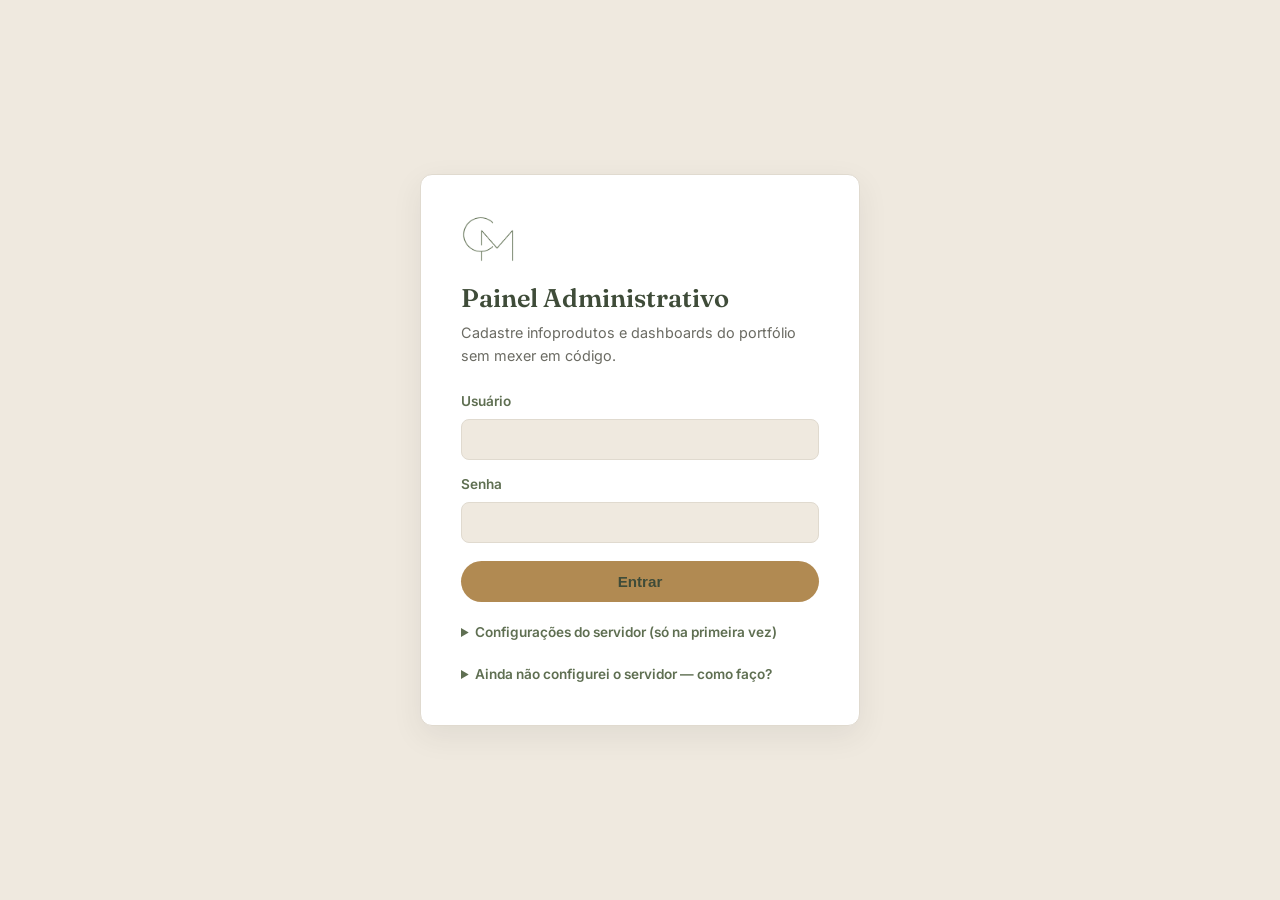
==== admin/index.html @ e3b3aed6 "Adiciona servidor (Cloudflare Worker) para autenticar o painel admin Substitui o esquema anterior (t" ====
<!DOCTYPE html>
<html lang="pt-BR">
<head>
<meta charset="UTF-8">
<meta name="viewport" content="width=device-width, initial-scale=1.0">
<meta name="robots" content="noindex, nofollow">
<title>Painel Administrativo | CM Soluções Financeiras</title>
<link rel="preconnect" href="https://fonts.googleapis.com">
<link rel="preconnect" href="https://fonts.gstatic.com" crossorigin>
<link href="https://fonts.googleapis.com/css2?family=Fraunces:ital,opsz,wght@0,9..144,500;0,9..144,600;0,9..144,700&family=Inter:wght@400;500;600&display=swap" rel="stylesheet">
<link rel="stylesheet" href="../assets/css/style.css">
<link rel="stylesheet" href="admin.css">
</head>
<body class="admin-body">

<!-- LOGIN -->
<div class="admin-login" id="loginScreen">
  <div class="admin-login-box">
    <img src="../assets/img/logo-cm.png" alt="CM Soluções Financeiras" class="admin-logo">
    <h1>Painel Administrativo</h1>
    <p class="admin-sub">Cadastre infoprodutos e dashboards do portfólio sem mexer em código.</p>

    <form id="loginForm">
      <label for="userInput">Usuário</label>
      <input type="text" id="userInput" autocomplete="username" required>

      <label for="passInput">Senha</label>
      <input type="password" id="passInput" autocomplete="current-password" required>

      <button type="submit" class="btn btn-primary btn-block" id="btnEntrar">Entrar</button>
      <p class="admin-feedback" id="loginFeedback" role="status"></p>

      <details class="admin-config">
        <summary>Configurações do servidor (só na primeira vez)</summary>
        <label for="apiUrlInput">Endereço do servidor (Cloudflare Worker)</label>
        <input type="text" id="apiUrlInput" placeholder="https://cm-admin-api.SEUUSUARIO.workers.dev">
      </details>
    </form>

    <details class="admin-help">
      <summary>Ainda não configurei o servidor — como faço?</summary>
      <p>
        O usuário e senha agora são verificados por um pequeno servidor (Cloudflare
        Worker), que guarda essas credenciais e o token do GitHub de forma segura —
        nenhum dos dois fica exposto no código do site. Siga o passo a passo em
        <code>admin/README-servidor.md</code> no repositório para publicar o servidor
        (leva uns 10 minutos, é gratuito) e depois cole o endereço dele aqui em cima.
      </p>
    </details>
  </div>
</div>

<!-- PAINEL -->
<div class="admin-painel" id="painel" hidden>
  <header class="admin-header">
    <div class="admin-header-inner">
      <img src="../assets/img/logo-cm.png" alt="CM" class="admin-logo-sm">
      <h1>Painel Administrativo</h1>
      <button class="btn btn-outline btn-sm" id="btnSair">Sair</button>
    </div>
  </header>

  <nav class="admin-tabs">
    <button class="admin-tab active" data-tab="infoprodutos">Infoprodutos</button>
    <button class="admin-tab" data-tab="dashboards">Dashboards (Portfólio)</button>
  </nav>

  <main class="admin-main">

    <!-- TAB INFOPRODUTOS -->
    <section class="admin-tab-panel" id="tab-infoprodutos">
      <div class="admin-toolbar">
        <button class="btn btn-primary" id="btnNovoInfoproduto">+ Novo infoproduto</button>
        <div class="admin-toolbar-actions">
          <span class="admin-dirty" id="dirtyInfoprodutos" hidden>Alterações não salvas</span>
          <button class="btn btn-ghost btn-sm" id="btnRecarregarInfoprodutos">Recarregar</button>
          <button class="btn btn-primary btn-sm" id="btnSalvarInfoprodutos">Salvar alterações</button>
        </div>
      </div>
      <p class="admin-feedback" id="feedbackInfoprodutos" role="status"></p>
      <div class="admin-lista" id="listaInfoprodutos">
        <p class="loading-placeholder">Carregando...</p>
      </div>
    </section>

    <!-- TAB DASHBOARDS -->
    <section class="admin-tab-panel" id="tab-dashboards" hidden>
      <div class="admin-toolbar">
        <button class="btn btn-primary" id="btnNovoDashboard">+ Novo dashboard</button>
        <div class="admin-toolbar-actions">
          <span class="admin-dirty" id="dirtyDashboards" hidden>Alterações não salvas</span>
          <button class="btn btn-ghost btn-sm" id="btnRecarregarDashboards">Recarregar</button>
          <button class="btn btn-primary btn-sm" id="btnSalvarDashboards">Salvar alterações</button>
        </div>
      </div>
      <p class="admin-feedback" id="feedbackDashboards" role="status"></p>
      <div class="admin-lista" id="listaDashboards">
        <p class="loading-placeholder">Carregando...</p>
      </div>
    </section>

  </main>
</div>

<!-- MODAL: FORM INFOPRODUTO -->
<div class="admin-modal" id="modalInfoproduto" hidden>
  <div class="admin-modal-box">
    <h2 id="modalInfoprodutoTitulo">Novo infoproduto</h2>
    <form id="formInfoproduto">
      <label for="ipNome">Nome *</label>
      <input type="text" id="ipNome" required placeholder="Ex: E-book Guia de Organização Financeira">

      <label for="ipDescricao">Descrição *</label>
      <textarea id="ipDescricao" rows="3" required placeholder="Descrição curta que aparece no card"></textarea>

      <label for="ipIcone">Ícone (emoji)</label>
      <input type="text" id="ipIcone" placeholder="📘" maxlength="4">

      <label for="ipTipo">Tipo *</label>
      <select id="ipTipo" required>
        <option value="gratis">Grátis (download direto no site)</option>
        <option value="hotmart">Pago (checkout na Hotmart)</option>
      </select>

      <div id="campoPreco">
        <label for="ipPreco">Preço exibido *</label>
        <input type="text" id="ipPreco" placeholder="Ex: R$ 47">
      </div>

      <label for="ipLink" id="labelIpLink">Link de checkout na Hotmart *</label>
      <input type="text" id="ipLink" required placeholder="https://pay.hotmart.com/XXXXXXX">
      <p class="admin-field-hint" id="hintIpLink">
        Para itens grátis, use o caminho de um arquivo já existente em
        <code>assets/downloads/</code> (ex: <code>assets/downloads/minha-planilha.csv</code>).
        Para adicionar um arquivo novo, peça para subirmos ele no repositório.
      </p>

      <label class="checkbox-label">
        <input type="checkbox" id="ipAtivo" checked>
        Produto ativo (visível no site)
      </label>

      <div class="admin-modal-actions">
        <button type="button" class="btn btn-outline" id="btnCancelarInfoproduto">Cancelar</button>
        <button type="submit" class="btn btn-primary">Salvar item</button>
      </div>
    </form>
  </div>
</div>

<!-- MODAL: FORM DASHBOARD -->
<div class="admin-modal" id="modalDashboard" hidden>
  <div class="admin-modal-box">
    <h2 id="modalDashboardTitulo">Novo dashboard</h2>
    <form id="formDashboard">
      <label for="dbTitulo">Título *</label>
      <input type="text" id="dbTitulo" required placeholder="Ex: Fluxo de Caixa">

      <label for="dbDescricao">Descrição *</label>
      <textarea id="dbDescricao" rows="3" required placeholder="Descrição curta que aparece no card"></textarea>

      <label for="dbPreview">Estilo do preview *</label>
      <select id="dbPreview" required>
        <option value="barras">Gráfico de barras + 2 indicadores</option>
        <option value="donut">Gráfico de rosca (donut) + legenda</option>
      </select>

      <div id="camposBarras">
        <label for="dbKpi1Valor">Indicador 1 — valor</label>
        <input type="text" id="dbKpi1Valor" placeholder="Ex: R$ 128k">
        <label for="dbKpi1Label">Indicador 1 — legenda</label>
        <input type="text" id="dbKpi1Label" placeholder="Ex: Receita">
        <label for="dbKpi2Valor">Indicador 2 — valor</label>
        <input type="text" id="dbKpi2Valor" placeholder="Ex: 32%">
        <label for="dbKpi2Label">Indicador 2 — legenda</label>
        <input type="text" id="dbKpi2Label" placeholder="Ex: Margem">
        <label for="dbBarras">Valores das barras (0 a 100, separados por vírgula)</label>
        <input type="text" id="dbBarras" placeholder="Ex: 35,55,45,70,60,85">
      </div>

      <div id="camposDonut">
        <label for="dbP1">Ponto de corte 1 (%)</label>
        <input type="number" id="dbP1" min="0" max="100" placeholder="Ex: 41">
        <label for="dbP2">Ponto de corte 2 (%)</label>
        <input type="number" id="dbP2" min="0" max="100" placeholder="Ex: 68">
        <label for="dbLegendas">Legendas (3, separadas por vírgula)</label>
        <input type="text" id="dbLegendas" placeholder="Ex: Fixos,Variáveis,Outros">
      </div>

      <label class="checkbox-label">
        <input type="checkbox" id="dbAtivo" checked>
        Dashboard ativo (visível no portfólio)
      </label>

      <div class="admin-modal-actions">
        <button type="button" class="btn btn-outline" id="btnCancelarDashboard">Cancelar</button>
        <button type="submit" class="btn btn-primary">Salvar item</button>
      </div>
    </form>
  </div>
</div>

<script src="admin.js"></script>
</body>
</html>
---- assets/css/style.css ----
:root {
  --color-olive: #5f6f52;
  --color-olive-dark: #3f4c39;
  --color-gold: #b18a52;
  --color-beige: #d8cfc4;
  --color-offwhite: #f8f6f1;
  --color-graphite: #2e2e2e;
  --color-bg: var(--color-offwhite);
  --color-bg-alt: #efe9df;
  --color-text: var(--color-graphite);
  --color-text-light: #6b6b63;
  --color-border: #e0dacf;
  --radius: 12px;
  --shadow: 0 10px 30px rgba(46, 46, 46, 0.08);
  --max-width: 1140px;
}

* { box-sizing: border-box; }

html { scroll-behavior: smooth; }

body {
  margin: 0;
  font-family: 'Inter', system-ui, sans-serif;
  color: var(--color-text);
  background: var(--color-bg);
  line-height: 1.6;
}

h1, h2, h3 {
  font-family: 'Fraunces', 'Inter', serif;
  font-weight: 600;
  color: var(--color-olive-dark);
  margin: 0 0 .5em;
  line-height: 1.2;
}

p { margin: 0 0 1em; }

a { color: inherit; }

img { max-width: 100%; display: block; }

.container {
  max-width: var(--max-width);
  margin: 0 auto;
  padding: 0 24px;
}

/* Buttons */
.btn {
  display: inline-block;
  padding: 12px 24px;
  border-radius: 999px;
  font-weight: 600;
  font-size: 0.95rem;
  text-decoration: none;
  border: 2px solid transparent;
  cursor: pointer;
  transition: transform .15s ease, box-shadow .15s ease, background .15s ease, color .15s ease;
}
.btn:hover { transform: translateY(-2px); }

.btn-primary {
  background: var(--color-gold);
  color: var(--color-olive-dark);
}
.btn-primary:hover { box-shadow: 0 8px 20px rgba(177,138,82,.35); }

.btn-outline {
  background: transparent;
  border-color: var(--color-olive);
  color: var(--color-olive);
}
.btn-outline:hover { background: var(--color-olive); color: #fff; }

.btn-ghost {
  background: var(--color-bg-alt);
  color: var(--color-olive);
}
.btn-ghost:hover { background: var(--color-olive); color: #fff; }

.btn-block { width: 100%; text-align: center; border: none; }

/* Header */
.site-header {
  position: sticky;
  top: 0;
  z-index: 100;
  background: rgba(248,246,241,0.92);
  backdrop-filter: blur(6px);
  border-bottom: 1px solid var(--color-border);
}

.header-inner {
  display: flex;
  align-items: center;
  justify-content: space-between;
  padding-top: 14px;
  padding-bottom: 14px;
  gap: 20px;
}

.logo {
  display: flex;
  align-items: center;
  gap: 14px;
  text-decoration: none;
  white-space: nowrap;
}
.logo-mark-img {
  height: 44px;
  width: auto;
}
.logo-divider {
  width: 1px;
  height: 32px;
  background: var(--color-gold);
  opacity: .6;
}
.logo-text {
  font-family: 'Inter', sans-serif;
  font-weight: 600;
  font-size: 0.72rem;
  letter-spacing: 1.5px;
  text-transform: uppercase;
  color: var(--color-olive-dark);
  line-height: 1.4;
}

.nav {
  display: flex;
  gap: 28px;
  flex: 1;
  justify-content: center;
}
.nav a {
  text-decoration: none;
  color: var(--color-text);
  font-weight: 500;
  font-size: 0.95rem;
}
.nav a:hover { color: var(--color-olive); }

.nav-cta { white-space: nowrap; }

.nav-toggle {
  display: none;
  flex-direction: column;
  justify-content: center;
  gap: 5px;
  width: 34px;
  height: 34px;
  background: none;
  border: none;
  cursor: pointer;
}
.nav-toggle span {
  display: block;
  height: 2px;
  background: var(--color-olive);
  border-radius: 2px;
}

/* Hero */
.hero {
  background: linear-gradient(135deg, var(--color-olive) 0%, var(--color-olive-dark) 100%);
  color: #fff;
  padding: 90px 0;
}

.hero-inner {
  display: grid;
  grid-template-columns: 1.2fr 0.9fr;
  gap: 50px;
  align-items: center;
}

.eyebrow, .section-eyebrow {
  text-transform: uppercase;
  letter-spacing: 1.5px;
  font-size: 0.8rem;
  font-weight: 600;
  color: var(--color-gold);
  margin-bottom: 12px;
}

.hero h1 {
  color: #fff;
  font-size: 2.4rem;
  margin-bottom: 20px;
}

.hero-sub {
  color: var(--color-beige);
  font-size: 1.05rem;
  max-width: 540px;
}

.hero-actions {
  display: flex;
  gap: 16px;
  margin-top: 30px;
  flex-wrap: wrap;
}

.hero .btn-outline {
  border-color: #fff;
  color: #fff;
}
.hero .btn-outline:hover { background: #fff; color: var(--color-olive); }

.hero-card {
  background: rgba(255,255,255,0.06);
  border: 1px solid rgba(255,255,255,0.15);
  border-radius: var(--radius);
  padding: 30px;
  display: flex;
  flex-direction: column;
  gap: 26px;
}

.hero-card-eyebrow {
  text-transform: uppercase;
  letter-spacing: 1.5px;
  font-size: 0.8rem;
  font-weight: 600;
  color: var(--color-gold);
  margin-bottom: 4px;
}
.hero-card-tags {
  list-style: none;
  margin: 0;
  padding: 0;
  display: flex;
  flex-wrap: wrap;
  gap: 10px;
}
.hero-card-tags li {
  font-size: 0.9rem;
  font-weight: 500;
  color: #fff;
  background: rgba(255,255,255,0.1);
  border: 1px solid rgba(255,255,255,0.25);
  border-radius: 999px;
  padding: 7px 16px;
}
.hero-card-note {
  border-top: 1px solid rgba(255,255,255,0.2);
  padding-top: 16px;
  color: var(--color-beige);
  font-size: 0.9rem;
  margin: 0;
}

/* Sections */
.section { padding: 90px 0; }
.section-alt { background: var(--color-bg-alt); }

.section-title { font-size: 2rem; }
.section-sub {
  color: var(--color-text-light);
  max-width: 620px;
  margin-bottom: 40px;
}

/* Callout */
.callout {
  background: var(--color-bg-alt);
  border-left: 3px solid var(--color-gold);
  border-radius: 8px;
  padding: 18px 24px;
  font-style: italic;
  font-weight: 600;
  color: var(--color-olive-dark);
  max-width: 720px;
  margin: 30px 0 0;
}

/* Sobre */
.sobre-grid { max-width: 780px; }
.sobre-texto { color: var(--color-text-light); }
.sobre-eyebrow {
  text-transform: uppercase;
  letter-spacing: 1.5px;
  font-size: 0.8rem;
  font-weight: 600;
  color: var(--color-gold);
  margin: 20px 0 6px;
}
.sobre-lista {
  margin: 20px 0 0;
  padding-left: 20px;
  color: var(--color-text);
}
.sobre-lista li { margin-bottom: 8px; }

.subtitulo {
  font-size: 1.4rem;
  margin-top: 60px;
}
.subtitulo-sm {
  font-size: 1.1rem;
  margin-top: 40px;
}

/* Etapas (jeito de trabalhar) */
.etapas {
  display: grid;
  grid-template-columns: repeat(5, 1fr);
  gap: 20px;
  margin-top: 20px;
  position: relative;
}
.etapa {
  background: #fff;
  border: 1px solid var(--color-border);
  border-radius: var(--radius);
  padding: 24px 18px;
  text-align: center;
}
.etapa-icone {
  width: 54px;
  height: 54px;
  margin: 0 auto 14px;
  border: 1.5px solid var(--color-olive);
  border-radius: 50%;
  display: flex;
  align-items: center;
  justify-content: center;
  font-size: 1.4rem;
}
.etapa h4 {
  font-family: 'Fraunces', serif;
  font-size: 1.15rem;
  color: var(--color-olive-dark);
  margin: 0 0 8px;
}
.etapa p {
  font-size: 0.85rem;
  color: var(--color-text-light);
  margin: 0;
}

/* Cards */
.cards-grid {
  display: grid;
  grid-template-columns: repeat(3, 1fr);
  gap: 24px;
  margin-top: 20px;
}

.card {
  position: relative;
  background: #fff;
  border: 1px solid var(--color-border);
  border-radius: var(--radius);
  padding: 30px;
  box-shadow: var(--shadow);
  display: flex;
  flex-direction: column;
}

.card-icon { font-size: 2rem; margin-bottom: 14px; }

.card h3 { font-size: 1.15rem; }

.card p {
  color: var(--color-text-light);
  font-size: 0.95rem;
  flex: 1;
}

.card-btn { margin-top: 14px; align-self: flex-start; }

.card-info { padding-top: 44px; }

.badge {
  position: absolute;
  top: 18px;
  right: 18px;
  font-size: 0.75rem;
  font-weight: 700;
  padding: 4px 12px;
  border-radius: 999px;
}
.badge-free { background: #e7ebe1; color: var(--color-olive-dark); }
.badge-paid { background: #f2e6d3; color: #8a6a35; }

.info-nota {
  margin-top: 30px;
  font-size: 0.85rem;
  color: var(--color-text-light);
}

.loading-placeholder {
  grid-column: 1 / -1;
  color: var(--color-text-light);
  font-style: italic;
  text-align: center;
  padding: 20px 0;
}

/* Path cards (Serviços) */
.path-grid {
  display: grid;
  grid-template-columns: 1fr 1fr;
  gap: 24px;
  margin-top: 20px;
}
.path-card {
  border-radius: var(--radius);
  padding: 32px;
}
.path-light {
  background: var(--color-bg-alt);
  border: 1px solid var(--color-border);
}
.path-light h3 { color: var(--color-olive-dark); }
.path-light p { color: var(--color-text-light); }

.path-dark {
  background: var(--color-graphite);
}
.path-dark h3 { color: #fff; }
.path-dark p { color: #c7c7c0; }

.path-lista {
  list-style: none;
  padding: 0;
  margin: 20px 0;
  display: flex;
  flex-direction: column;
  gap: 14px;
}
.path-lista li { display: flex; flex-direction: column; }
.path-light .path-lista strong { color: var(--color-olive-dark); }
.path-dark .path-lista strong { color: var(--color-gold); }
.path-lista span {
  font-size: 0.85rem;
  color: inherit;
  opacity: 0.85;
}

.path-nota {
  font-size: 0.85rem;
  font-style: italic;
  border-top: 1px solid rgba(0,0,0,0.1);
  padding-top: 14px;
  margin: 14px 0 0;
}
.path-dark .path-nota { border-top-color: rgba(255,255,255,0.15); color: var(--color-beige); }

.path-legenda {
  text-align: center;
  font-style: italic;
  color: var(--color-text-light);
  margin: 24px 0 0;
}

.servicos-grid { margin-top: 50px; }

.card-preco {
  font-family: 'Fraunces', serif;
  font-weight: 700;
  font-size: 1.2rem;
  color: var(--color-gold);
  margin: 6px 0 0 !important;
}

.diagnostico-banner {
  margin-top: 40px;
  background: var(--color-olive-dark);
  border-radius: var(--radius);
  padding: 36px;
  display: flex;
  align-items: center;
  justify-content: space-between;
  gap: 30px;
  flex-wrap: wrap;
}
.diagnostico-banner h3 { color: #fff; margin-bottom: 8px; }
.diagnostico-banner p { color: var(--color-beige); margin: 0; max-width: 480px; }

/* Portfólio */
.portfolio-grid {
  display: grid;
  grid-template-columns: repeat(4, 1fr);
  gap: 24px;
  margin-top: 20px;
}

.portfolio-card {
  background: #fff;
  border: 1px solid var(--color-border);
  border-radius: var(--radius);
  overflow: hidden;
  box-shadow: var(--shadow);
  display: flex;
  flex-direction: column;
}

.portfolio-preview {
  background: linear-gradient(160deg, var(--color-olive-dark) 0%, var(--color-olive) 100%);
  padding: 24px 20px;
  min-height: 150px;
  display: flex;
  flex-direction: column;
  justify-content: flex-end;
  gap: 14px;
}

.mini-kpis {
  display: flex;
  gap: 18px;
}
.mini-kpi {
  display: flex;
  flex-direction: column;
  font-size: 0.7rem;
  color: var(--color-beige);
}
.mini-kpi strong {
  font-family: 'Fraunces', serif;
  font-size: 1.3rem;
  font-weight: 700;
  color: #fff;
}

.mini-chart {
  display: flex;
  align-items: flex-end;
  gap: 6px;
  height: 60px;
}
.mini-chart span {
  flex: 1;
  height: var(--h);
  background: linear-gradient(180deg, var(--color-gold) 0%, rgba(177,138,82,0.55) 100%);
  border-radius: 3px 3px 0 0;
}

.mini-donut {
  width: 76px;
  height: 76px;
  margin: 0 auto;
  border-radius: 50%;
  background: conic-gradient(
    var(--color-olive) 0% var(--p1),
    var(--color-gold) var(--p1) var(--p2),
    var(--color-beige) var(--p2) 100%
  );
  position: relative;
}
.mini-donut::after {
  content: '';
  position: absolute;
  inset: 14px;
  border-radius: 50%;
  background: var(--color-olive-dark);
}

.mini-legend {
  display: flex;
  flex-direction: column;
  gap: 4px;
  align-items: center;
}
.mini-legend span {
  display: flex;
  align-items: center;
  gap: 6px;
  font-size: 0.7rem;
  color: var(--color-beige);
}
.mini-legend i {
  width: 8px;
  height: 8px;
  border-radius: 50%;
  display: inline-block;
}

.portfolio-info { padding: 20px; }
.portfolio-info h3 { font-size: 1.1rem; }
.portfolio-info p {
  color: var(--color-text-light);
  font-size: 0.9rem;
  margin: 0;
}

.portfolio-cta {
  margin-top: 40px;
  text-align: center;
  background: var(--color-bg-alt);
  border-radius: var(--radius);
  padding: 34px;
}
.portfolio-cta p {
  font-family: 'Fraunces', serif;
  font-size: 1.3rem;
  color: var(--color-olive-dark);
  margin-bottom: 16px;
}

/* Contato */
.contato-grid {
  display: grid;
  grid-template-columns: 0.9fr 1.1fr;
  gap: 50px;
  align-items: start;
}

.contato-lista {
  list-style: none;
  padding: 0;
  margin-top: 24px;
  color: var(--color-text-light);
}
.contato-lista li { margin-bottom: 10px; }

.passos-lista {
  margin: 16px 0 0;
  padding-left: 20px;
  color: var(--color-text-light);
  display: flex;
  flex-direction: column;
  gap: 10px;
}
.passos-nota {
  font-size: 0.85rem;
  font-style: italic;
  color: var(--color-text-light);
  margin-top: 16px;
}

.form-relatorio {
  background: #fff;
  border: 1px solid var(--color-border);
  border-radius: var(--radius);
  padding: 34px;
  box-shadow: var(--shadow);
  display: flex;
  flex-direction: column;
}

.form-relatorio h3 { margin-bottom: 20px; }

.form-relatorio label {
  font-size: 0.85rem;
  font-weight: 600;
  margin: 14px 0 6px;
  color: var(--color-olive);
}

.form-relatorio input,
.form-relatorio select,
.form-relatorio textarea {
  width: 100%;
  padding: 11px 14px;
  border: 1px solid var(--color-border);
  border-radius: 8px;
  font-family: inherit;
  font-size: 0.95rem;
  background: var(--color-bg-alt);
}

.form-relatorio input:focus,
.form-relatorio select:focus,
.form-relatorio textarea:focus {
  outline: 2px solid var(--color-gold);
  outline-offset: 1px;
  background: #fff;
}

.form-row {
  display: grid;
  grid-template-columns: 1fr 1fr;
  gap: 16px;
}

.checkbox-label {
  display: flex;
  align-items: flex-start;
  gap: 8px;
  font-size: 0.8rem;
  font-weight: 400;
  color: var(--color-text-light);
  margin-top: 18px;
}
.checkbox-label input { width: auto; margin-top: 3px; }

.form-relatorio .btn { margin-top: 22px; }

.form-feedback {
  margin: 14px 0 0;
  font-size: 0.9rem;
  text-align: center;
}
.form-feedback.success { color: var(--color-olive); }
.form-feedback.error { color: #b3261e; }

/* Footer */
.site-footer {
  background: var(--color-olive-dark);
  color: var(--color-beige);
  padding: 30px 0;
  text-align: center;
  font-size: 0.85rem;
}
.footer-sub { color: #9aa08c; margin-top: 6px; }

/* Responsive */
@media (max-width: 900px) {
  .hero-inner { grid-template-columns: 1fr; }
  .contato-grid { grid-template-columns: 1fr; }
  .cards-grid { grid-template-columns: repeat(2, 1fr); }
  .portfolio-grid { grid-template-columns: repeat(2, 1fr); }
  .etapas { grid-template-columns: repeat(3, 1fr); }
  .path-grid { grid-template-columns: 1fr; }
}

@media (max-width: 720px) {
  .nav, .nav-cta { display: none; }
  .nav-toggle { display: flex; }

  .site-header.open .nav {
    display: flex;
    flex-direction: column;
    position: absolute;
    top: 100%;
    left: 0;
    right: 0;
    background: #fff;
    padding: 20px 24px;
    border-bottom: 1px solid var(--color-border);
  }
  .site-header.open .nav-cta {
    display: inline-block;
    position: absolute;
    top: 100%;
    right: 24px;
    margin-top: 190px;
  }

  .cards-grid { grid-template-columns: 1fr; }
  .portfolio-grid { grid-template-columns: 1fr; }
  .etapas { grid-template-columns: repeat(2, 1fr); }
  .form-row { grid-template-columns: 1fr; }
  .hero h1 { font-size: 1.9rem; }
  .diagnostico-banner { flex-direction: column; align-items: flex-start; }
}
---- admin/admin.css ----
.admin-body {
  background: var(--color-bg-alt);
}

/* Login */
.admin-login {
  min-height: 100vh;
  display: flex;
  align-items: center;
  justify-content: center;
  padding: 24px;
}
.admin-login[hidden] { display: none; }
.admin-login-box {
  background: #fff;
  border: 1px solid var(--color-border);
  border-radius: var(--radius);
  box-shadow: var(--shadow);
  padding: 40px;
  max-width: 440px;
  width: 100%;
}
.admin-logo {
  height: 48px;
  width: auto;
  margin-bottom: 20px;
}
.admin-login-box h1 { font-size: 1.6rem; margin-bottom: 8px; }
.admin-sub { color: var(--color-text-light); font-size: 0.9rem; margin-bottom: 24px; }
.admin-login-box label {
  display: block;
  font-size: 0.85rem;
  font-weight: 600;
  color: var(--color-olive);
  margin: 14px 0 6px;
}
.admin-login-box input,
.admin-login-box select,
.admin-login-box textarea {
  width: 100%;
  padding: 10px 14px;
  border: 1px solid var(--color-border);
  border-radius: 8px;
  font-family: inherit;
  font-size: 0.95rem;
  background: var(--color-bg-alt);
}
.admin-login-box .btn { margin-top: 18px; }

.admin-feedback {
  margin: 12px 0 0;
  font-size: 0.85rem;
  text-align: center;
}
.admin-feedback.success { color: var(--color-olive); }
.admin-feedback.error { color: #b3261e; }

.admin-config, .admin-help {
  margin-top: 20px;
  font-size: 0.85rem;
}
.admin-config summary, .admin-help summary {
  cursor: pointer;
  color: var(--color-olive);
  font-weight: 600;
}
.admin-help ol {
  margin: 12px 0 0;
  padding-left: 20px;
  color: var(--color-text-light);
  display: flex;
  flex-direction: column;
  gap: 8px;
}
.admin-help code {
  background: var(--color-bg-alt);
  padding: 1px 6px;
  border-radius: 4px;
}

/* Painel */
.admin-header {
  background: #fff;
  border-bottom: 1px solid var(--color-border);
}
.admin-header-inner {
  max-width: 1140px;
  margin: 0 auto;
  padding: 16px 24px;
  display: flex;
  align-items: center;
  gap: 16px;
}
.admin-logo-sm { height: 32px; width: auto; }
.admin-header-inner h1 {
  font-size: 1.2rem;
  margin: 0;
  flex: 1;
}

.btn-sm { padding: 8px 16px; font-size: 0.85rem; }

.admin-tabs {
  max-width: 1140px;
  margin: 0 auto;
  padding: 20px 24px 0;
  display: flex;
  gap: 8px;
}
.admin-tab {
  background: none;
  border: none;
  border-bottom: 2px solid transparent;
  padding: 10px 4px;
  font-size: 0.95rem;
  font-weight: 600;
  color: var(--color-text-light);
  cursor: pointer;
  margin-right: 20px;
}
.admin-tab.active {
  color: var(--color-olive-dark);
  border-bottom-color: var(--color-gold);
}

.admin-main {
  max-width: 1140px;
  margin: 0 auto;
  padding: 24px;
}

.admin-toolbar {
  display: flex;
  justify-content: space-between;
  align-items: center;
  flex-wrap: wrap;
  gap: 12px;
  margin-bottom: 16px;
}
.admin-toolbar-actions {
  display: flex;
  align-items: center;
  gap: 12px;
}
.admin-dirty {
  font-size: 0.8rem;
  color: #a86b1f;
  background: #fbf0dd;
  padding: 4px 10px;
  border-radius: 999px;
}

.admin-lista {
  display: flex;
  flex-direction: column;
  gap: 12px;
}

.admin-item {
  background: #fff;
  border: 1px solid var(--color-border);
  border-radius: var(--radius);
  padding: 18px 22px;
  display: flex;
  align-items: center;
  gap: 16px;
}
.admin-item.inativo { opacity: 0.55; }

.admin-item-icon { font-size: 1.6rem; }

.admin-item-info { flex: 1; min-width: 0; }
.admin-item-info h4 {
  margin: 0 0 4px;
  font-size: 1.05rem;
  color: var(--color-olive-dark);
}
.admin-item-info p {
  margin: 0;
  font-size: 0.85rem;
  color: var(--color-text-light);
  overflow: hidden;
  text-overflow: ellipsis;
  white-space: nowrap;
}
.admin-item-meta {
  font-size: 0.75rem;
  color: var(--color-gold);
  font-weight: 600;
  text-transform: uppercase;
  letter-spacing: 0.5px;
}

.admin-item-actions {
  display: flex;
  gap: 8px;
  flex-shrink: 0;
}

/* Modal */
.admin-modal {
  position: fixed;
  inset: 0;
  background: rgba(46,46,46,0.55);
  display: flex;
  align-items: center;
  justify-content: center;
  padding: 24px;
  z-index: 200;
}
.admin-modal[hidden] { display: none; }
.admin-modal-box {
  background: #fff;
  border-radius: var(--radius);
  padding: 32px;
  max-width: 520px;
  width: 100%;
  max-height: 90vh;
  overflow-y: auto;
}
.admin-modal-box h2 { font-size: 1.3rem; margin-bottom: 18px; }
.admin-modal-box label {
  display: block;
  font-size: 0.85rem;
  font-weight: 600;
  color: var(--color-olive);
  margin: 14px 0 6px;
}
.admin-modal-box input,
.admin-modal-box select,
.admin-modal-box textarea {
  width: 100%;
  padding: 10px 14px;
  border: 1px solid var(--color-border);
  border-radius: 8px;
  font-family: inherit;
  font-size: 0.95rem;
  background: var(--color-bg-alt);
}
.admin-field-hint {
  font-size: 0.78rem;
  color: var(--color-text-light);
  margin: 8px 0 0;
}
.admin-field-hint code {
  background: var(--color-bg-alt);
  padding: 1px 6px;
  border-radius: 4px;
}
.admin-modal-box .checkbox-label {
  display: flex;
  align-items: center;
  gap: 8px;
  margin-top: 18px;
  font-weight: 400;
  color: var(--color-text);
}
.admin-modal-box .checkbox-label input { width: auto; }

.admin-modal-actions {
  display: flex;
  justify-content: flex-end;
  gap: 10px;
  margin-top: 24px;
}

@media (max-width: 600px) {
  .admin-item { flex-wrap: wrap; }
  .admin-toolbar { flex-direction: column; align-items: stretch; }
  .admin-toolbar-actions { flex-wrap: wrap; }
}
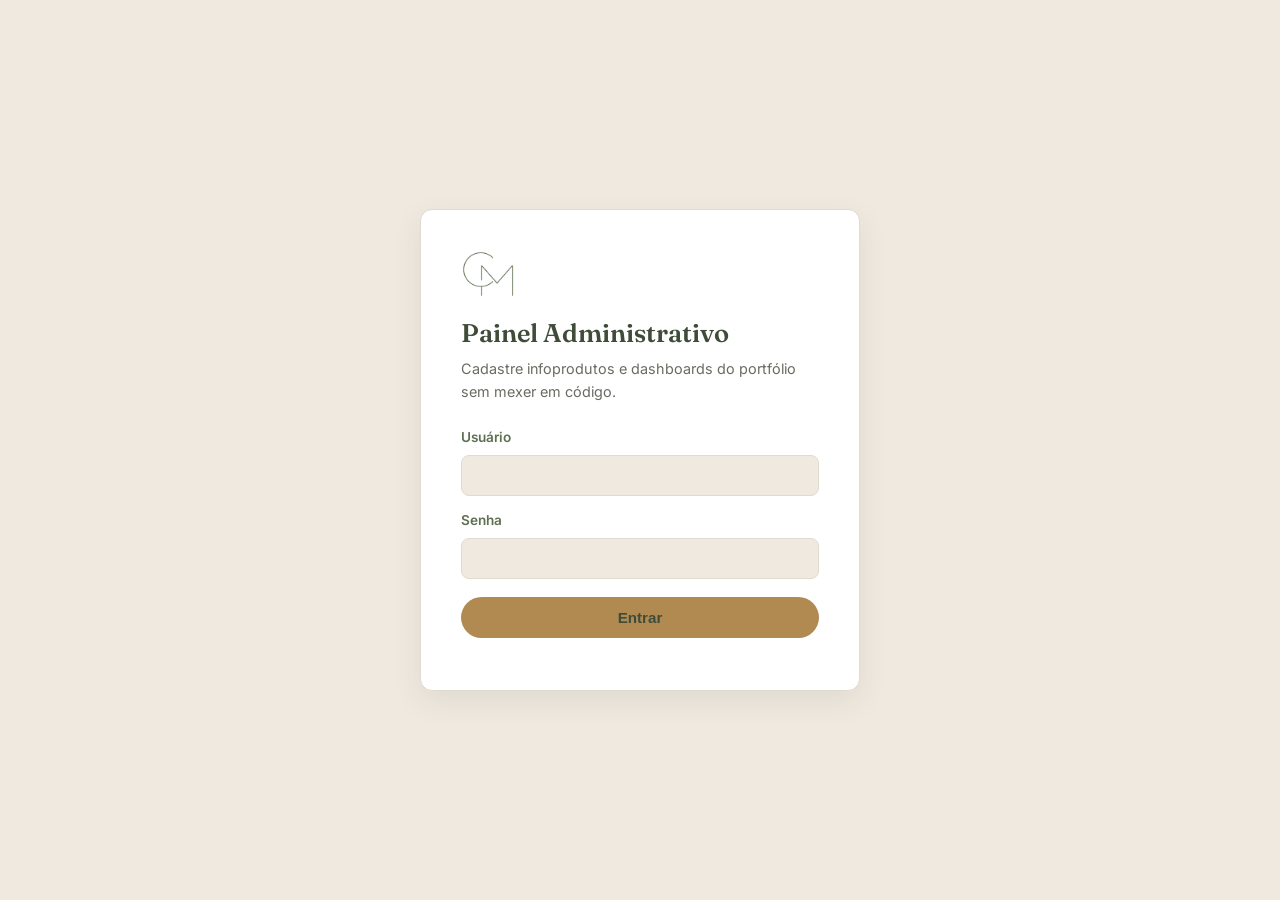
==== commit 7a6042a6: "Tira a configuração do servidor da tela de login O endereço do Worker (não é segredo) agora fica fix" ====
--- a/admin/index.html
+++ b/admin/index.html
@@ -29,24 +29,7 @@
 
       <button type="submit" class="btn btn-primary btn-block" id="btnEntrar">Entrar</button>
       <p class="admin-feedback" id="loginFeedback" role="status"></p>
-
-      <details class="admin-config">
-        <summary>Configurações do servidor (só na primeira vez)</summary>
-        <label for="apiUrlInput">Endereço do servidor (Cloudflare Worker)</label>
-        <input type="text" id="apiUrlInput" placeholder="https://cm-admin-api.SEUUSUARIO.workers.dev">
-      </details>
     </form>
-
-    <details class="admin-help">
-      <summary>Ainda não configurei o servidor — como faço?</summary>
-      <p>
-        O usuário e senha agora são verificados por um pequeno servidor (Cloudflare
-        Worker), que guarda essas credenciais e o token do GitHub de forma segura —
-        nenhum dos dois fica exposto no código do site. Siga o passo a passo em
-        <code>admin/README-servidor.md</code> no repositório para publicar o servidor
-        (leva uns 10 minutos, é gratuito) e depois cole o endereço dele aqui em cima.
-      </p>
-    </details>
   </div>
 </div>
 
--- a/admin/admin.css
+++ b/admin/admin.css
@@ -55,28 +55,6 @@
 .admin-feedback.success { color: var(--color-olive); }
 .admin-feedback.error { color: #b3261e; }
 
-.admin-config, .admin-help {
-  margin-top: 20px;
-  font-size: 0.85rem;
-}
-.admin-config summary, .admin-help summary {
-  cursor: pointer;
-  color: var(--color-olive);
-  font-weight: 600;
-}
-.admin-help ol {
-  margin: 12px 0 0;
-  padding-left: 20px;
-  color: var(--color-text-light);
-  display: flex;
-  flex-direction: column;
-  gap: 8px;
-}
-.admin-help code {
-  background: var(--color-bg-alt);
-  padding: 1px 6px;
-  border-radius: 4px;
-}
 
 /* Painel */
 .admin-header {
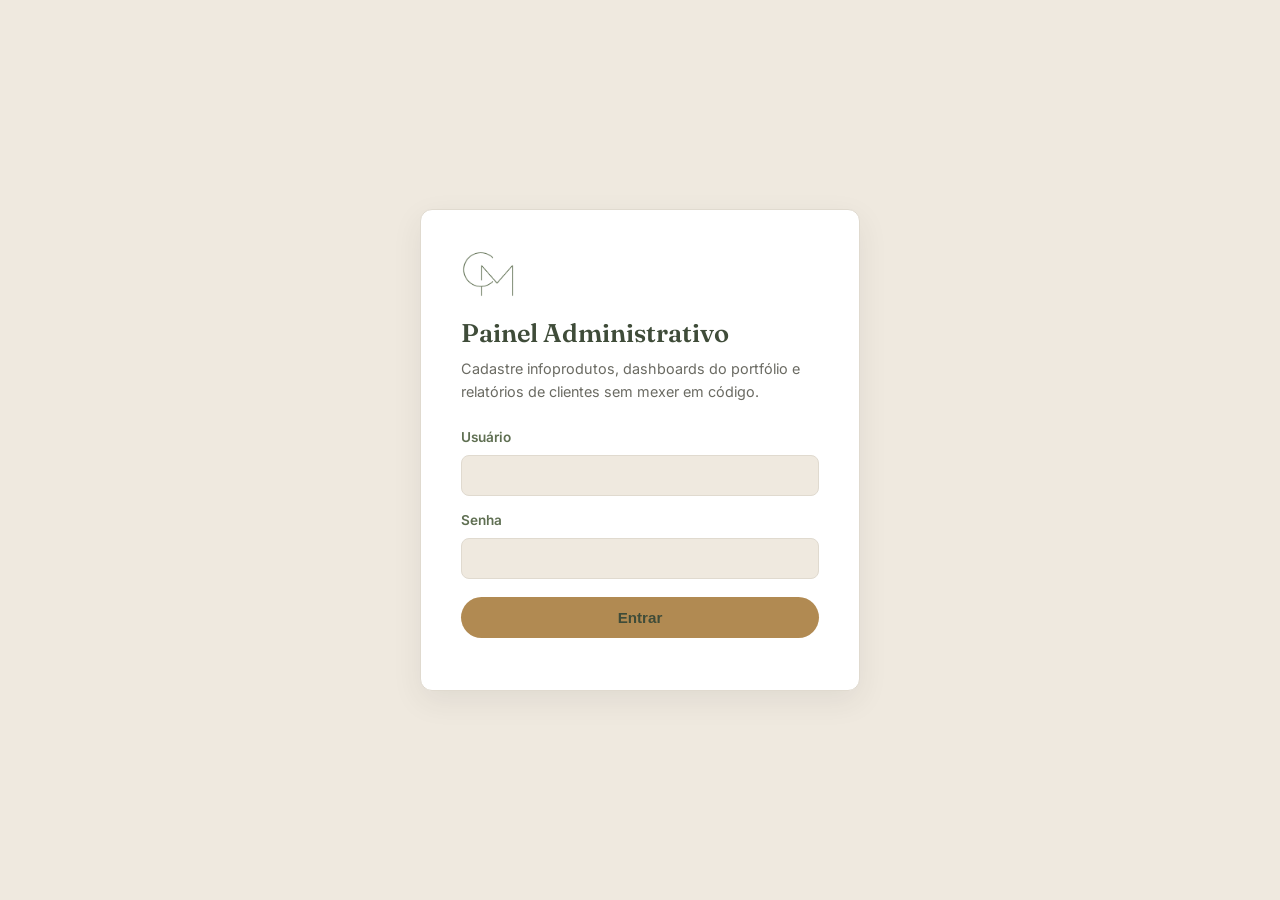
==== commit efc46823: "Reestrutura "Relatórios" em "Clientes": uma pasta por cliente Troca o modelo de uma lista única de r" ====
--- a/admin/index.html
+++ b/admin/index.html
@@ -18,7 +18,7 @@
   <div class="admin-login-box">
     <img src="../assets/img/logo-cm.png" alt="CM Soluções Financeiras" class="admin-logo">
     <h1>Painel Administrativo</h1>
-    <p class="admin-sub">Cadastre infoprodutos e dashboards do portfólio sem mexer em código.</p>
+    <p class="admin-sub">Cadastre infoprodutos, dashboards do portfólio e relatórios de clientes sem mexer em código.</p>
 
     <form id="loginForm">
       <label for="userInput">Usuário</label>
@@ -46,6 +46,7 @@
   <nav class="admin-tabs">
     <button class="admin-tab active" data-tab="infoprodutos">Infoprodutos</button>
     <button class="admin-tab" data-tab="dashboards">Dashboards (Portfólio)</button>
+    <button class="admin-tab" data-tab="clientes">Clientes</button>
   </nav>
 
   <main class="admin-main">
@@ -78,6 +79,25 @@
       </div>
       <p class="admin-feedback" id="feedbackDashboards" role="status"></p>
       <div class="admin-lista" id="listaDashboards">
+        <p class="loading-placeholder">Carregando...</p>
+      </div>
+    </section>
+
+    <!-- TAB CLIENTES -->
+    <section class="admin-tab-panel" id="tab-clientes" hidden>
+      <p class="admin-field-hint" style="margin-bottom:16px;">
+        Cada cliente é uma pasta própria: dentro dela você cadastra os relatórios de
+        fechamento (dashboards de apresentação) daquele cliente, mês a mês. Só quem
+        faz login aqui consegue ver — não aparecem no site público.
+      </p>
+      <div class="admin-toolbar">
+        <button class="btn btn-primary" id="btnNovoCliente">+ Novo cliente</button>
+        <div class="admin-toolbar-actions">
+          <button class="btn btn-ghost btn-sm" id="btnRecarregarClientes">Recarregar</button>
+        </div>
+      </div>
+      <p class="admin-feedback" id="feedbackClientes" role="status"></p>
+      <div class="admin-lista" id="listaClientes">
         <p class="loading-placeholder">Carregando...</p>
       </div>
     </section>
@@ -183,6 +203,24 @@
   </div>
 </div>
 
+<!-- MODAL: NOVO CLIENTE -->
+<div class="admin-modal" id="modalCliente" hidden>
+  <div class="admin-modal-box">
+    <h2>Novo cliente</h2>
+    <form id="formCliente">
+      <label for="cNome">Nome do cliente *</label>
+      <input type="text" id="cNome" required placeholder="Ex: Instituto Luanda">
+      <label for="cObservacoes">Observações (opcional)</label>
+      <textarea id="cObservacoes" rows="3" placeholder="Qualquer anotação interna sobre esse cliente"></textarea>
+
+      <div class="admin-modal-actions">
+        <button type="button" class="btn btn-outline" id="btnCancelarCliente">Cancelar</button>
+        <button type="submit" class="btn btn-primary">Criar cliente</button>
+      </div>
+    </form>
+  </div>
+</div>
+
 <script src="admin.js"></script>
 </body>
 </html>
--- a/admin/admin.css
+++ b/admin/admin.css
@@ -196,6 +196,13 @@
   max-height: 90vh;
   overflow-y: auto;
 }
+.admin-modal-box-wide { max-width: 720px; }
+.admin-modal-box .subtitulo-sm {
+  margin-top: 26px;
+  padding-top: 14px;
+  border-top: 1px solid var(--color-border);
+}
+.admin-modal-box .subtitulo-sm:first-of-type { margin-top: 10px; border-top: none; padding-top: 0; }
 .admin-modal-box h2 { font-size: 1.3rem; margin-bottom: 18px; }
 .admin-modal-box label {
   display: block;
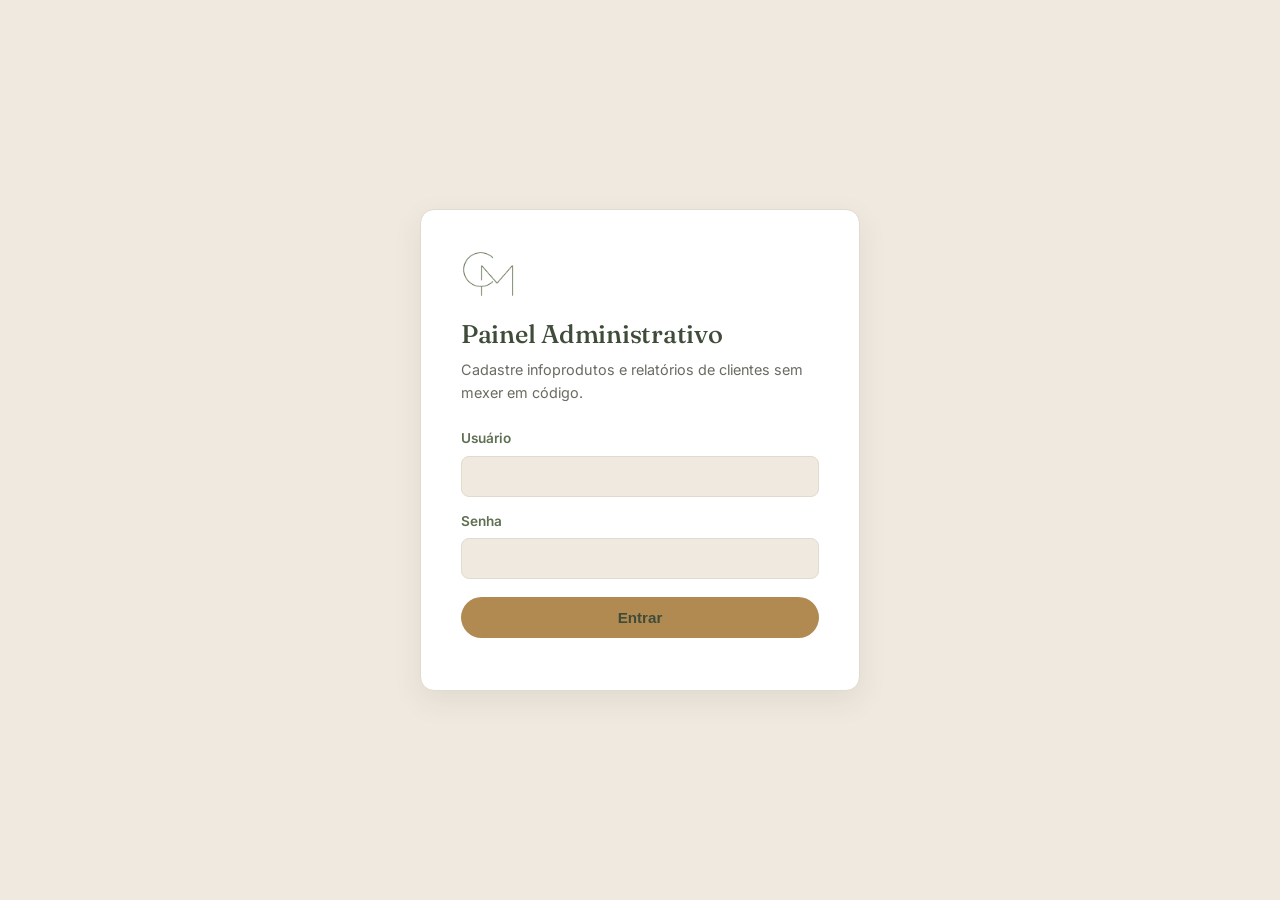
==== commit bcf6a708: "Remove a seção de Dashboards (Portfólio em Power BI) Tira do site público a seção "Portfólio" (dashb" ====
--- a/admin/index.html
+++ b/admin/index.html
@@ -18,7 +18,7 @@
   <div class="admin-login-box">
     <img src="../assets/img/logo-cm.png" alt="CM Soluções Financeiras" class="admin-logo">
     <h1>Painel Administrativo</h1>
-    <p class="admin-sub">Cadastre infoprodutos, dashboards do portfólio e relatórios de clientes sem mexer em código.</p>
+    <p class="admin-sub">Cadastre infoprodutos e relatórios de clientes sem mexer em código.</p>
 
     <form id="loginForm">
       <label for="userInput">Usuário</label>
@@ -45,8 +45,9 @@
 
   <nav class="admin-tabs">
     <button class="admin-tab active" data-tab="infoprodutos">Infoprodutos</button>
-    <button class="admin-tab" data-tab="dashboards">Dashboards (Portfólio)</button>
     <button class="admin-tab" data-tab="clientes">Clientes</button>
+    <button class="admin-tab" data-tab="usuarios">Usuários</button>
+    <button class="admin-tab" data-tab="diagnosticos">Diagnósticos</button>
   </nav>
 
   <main class="admin-main">
@@ -63,22 +64,6 @@
       </div>
       <p class="admin-feedback" id="feedbackInfoprodutos" role="status"></p>
       <div class="admin-lista" id="listaInfoprodutos">
-        <p class="loading-placeholder">Carregando...</p>
-      </div>
-    </section>
-
-    <!-- TAB DASHBOARDS -->
-    <section class="admin-tab-panel" id="tab-dashboards" hidden>
-      <div class="admin-toolbar">
-        <button class="btn btn-primary" id="btnNovoDashboard">+ Novo dashboard</button>
-        <div class="admin-toolbar-actions">
-          <span class="admin-dirty" id="dirtyDashboards" hidden>Alterações não salvas</span>
-          <button class="btn btn-ghost btn-sm" id="btnRecarregarDashboards">Recarregar</button>
-          <button class="btn btn-primary btn-sm" id="btnSalvarDashboards">Salvar alterações</button>
-        </div>
-      </div>
-      <p class="admin-feedback" id="feedbackDashboards" role="status"></p>
-      <div class="admin-lista" id="listaDashboards">
         <p class="loading-placeholder">Carregando...</p>
       </div>
     </section>
@@ -98,6 +83,45 @@
       </div>
       <p class="admin-feedback" id="feedbackClientes" role="status"></p>
       <div class="admin-lista" id="listaClientes">
+        <p class="loading-placeholder">Carregando...</p>
+      </div>
+    </section>
+
+    <!-- TAB USUÁRIOS -->
+    <section class="admin-tab-panel" id="tab-usuarios" hidden>
+      <p class="admin-field-hint" style="margin-bottom:16px;">
+        Além do seu login (administrador), você pode criar outros acessos com permissão
+        limitada: um usuário do tipo <strong>Cliente</strong> só enxerga a pasta de um
+        cliente específico (em modo leitura); um usuário do tipo <strong>Dashboard</strong>
+        só enxerga um relatório específico — útil pra compartilhar um link de acesso com
+        o próprio cliente, sem dar acesso ao painel inteiro.
+      </p>
+      <div class="admin-toolbar">
+        <button class="btn btn-primary" id="btnNovoUsuario">+ Novo usuário</button>
+        <div class="admin-toolbar-actions">
+          <button class="btn btn-ghost btn-sm" id="btnRecarregarUsuarios">Recarregar</button>
+        </div>
+      </div>
+      <p class="admin-feedback" id="feedbackUsuarios" role="status"></p>
+      <div class="admin-lista" id="listaUsuarios">
+        <p class="loading-placeholder">Carregando...</p>
+      </div>
+    </section>
+
+    <!-- TAB DIAGNÓSTICOS -->
+    <section class="admin-tab-panel" id="tab-diagnosticos" hidden>
+      <p class="admin-field-hint" style="margin-bottom:16px;">
+        Respostas do formulário "Diagnóstico Financeiro" do site — a cada envio, a CM
+        recebe um e-mail de aviso e a resposta completa aparece aqui.
+      </p>
+      <div class="admin-toolbar">
+        <div></div>
+        <div class="admin-toolbar-actions">
+          <button class="btn btn-ghost btn-sm" id="btnRecarregarDiagnosticos">Recarregar</button>
+        </div>
+      </div>
+      <p class="admin-feedback" id="feedbackDiagnosticos" role="status"></p>
+      <div class="admin-lista" id="listaDiagnosticos">
         <p class="loading-placeholder">Carregando...</p>
       </div>
     </section>
@@ -145,58 +169,6 @@
 
       <div class="admin-modal-actions">
         <button type="button" class="btn btn-outline" id="btnCancelarInfoproduto">Cancelar</button>
-        <button type="submit" class="btn btn-primary">Salvar item</button>
-      </div>
-    </form>
-  </div>
-</div>
-
-<!-- MODAL: FORM DASHBOARD -->
-<div class="admin-modal" id="modalDashboard" hidden>
-  <div class="admin-modal-box">
-    <h2 id="modalDashboardTitulo">Novo dashboard</h2>
-    <form id="formDashboard">
-      <label for="dbTitulo">Título *</label>
-      <input type="text" id="dbTitulo" required placeholder="Ex: Fluxo de Caixa">
-
-      <label for="dbDescricao">Descrição *</label>
-      <textarea id="dbDescricao" rows="3" required placeholder="Descrição curta que aparece no card"></textarea>
-
-      <label for="dbPreview">Estilo do preview *</label>
-      <select id="dbPreview" required>
-        <option value="barras">Gráfico de barras + 2 indicadores</option>
-        <option value="donut">Gráfico de rosca (donut) + legenda</option>
-      </select>
-
-      <div id="camposBarras">
-        <label for="dbKpi1Valor">Indicador 1 — valor</label>
-        <input type="text" id="dbKpi1Valor" placeholder="Ex: R$ 128k">
-        <label for="dbKpi1Label">Indicador 1 — legenda</label>
-        <input type="text" id="dbKpi1Label" placeholder="Ex: Receita">
-        <label for="dbKpi2Valor">Indicador 2 — valor</label>
-        <input type="text" id="dbKpi2Valor" placeholder="Ex: 32%">
-        <label for="dbKpi2Label">Indicador 2 — legenda</label>
-        <input type="text" id="dbKpi2Label" placeholder="Ex: Margem">
-        <label for="dbBarras">Valores das barras (0 a 100, separados por vírgula)</label>
-        <input type="text" id="dbBarras" placeholder="Ex: 35,55,45,70,60,85">
-      </div>
-
-      <div id="camposDonut">
-        <label for="dbP1">Ponto de corte 1 (%)</label>
-        <input type="number" id="dbP1" min="0" max="100" placeholder="Ex: 41">
-        <label for="dbP2">Ponto de corte 2 (%)</label>
-        <input type="number" id="dbP2" min="0" max="100" placeholder="Ex: 68">
-        <label for="dbLegendas">Legendas (3, separadas por vírgula)</label>
-        <input type="text" id="dbLegendas" placeholder="Ex: Fixos,Variáveis,Outros">
-      </div>
-
-      <label class="checkbox-label">
-        <input type="checkbox" id="dbAtivo" checked>
-        Dashboard ativo (visível no portfólio)
-      </label>
-
-      <div class="admin-modal-actions">
-        <button type="button" class="btn btn-outline" id="btnCancelarDashboard">Cancelar</button>
         <button type="submit" class="btn btn-primary">Salvar item</button>
       </div>
     </form>
@@ -221,6 +193,65 @@
   </div>
 </div>
 
+<!-- MODAL: NOVO/EDITAR USUÁRIO -->
+<div class="admin-modal" id="modalUsuario" hidden>
+  <div class="admin-modal-box">
+    <h2 id="modalUsuarioTitulo">Novo usuário</h2>
+    <form id="formUsuario">
+      <label for="uUsername">Usuário (login) *</label>
+      <input type="text" id="uUsername" required placeholder="Ex: joao.instituto">
+
+      <label for="uNome">Nome *</label>
+      <input type="text" id="uNome" required placeholder="Ex: João (Instituto Luanda)">
+
+      <label for="uSenha">Senha</label>
+      <input type="password" id="uSenha" autocomplete="new-password" placeholder="Deixe em branco para manter a senha atual">
+
+      <label for="uPapel">Permissão *</label>
+      <select id="uPapel" required>
+        <option value="admin">Administrador — acesso total ao painel</option>
+        <option value="cliente">Cliente — só a pasta de um cliente (leitura)</option>
+        <option value="dashboard">Dashboard — só um relatório específico (leitura)</option>
+      </select>
+
+      <div id="campoUsuarioCliente">
+        <label for="uCliente">Cliente *</label>
+        <select id="uCliente"></select>
+      </div>
+
+      <div id="campoUsuarioRelatorio">
+        <label for="uRelatorioCliente">Cliente do relatório *</label>
+        <select id="uRelatorioCliente"></select>
+        <label for="uRelatorio">Relatório *</label>
+        <select id="uRelatorio"></select>
+      </div>
+
+      <label class="checkbox-label">
+        <input type="checkbox" id="uAtivo" checked>
+        Usuário ativo
+      </label>
+
+      <div class="admin-modal-actions">
+        <button type="button" class="btn btn-outline" id="btnCancelarUsuario">Cancelar</button>
+        <button type="submit" class="btn btn-primary">Salvar usuário</button>
+      </div>
+    </form>
+  </div>
+</div>
+
+<!-- MODAL: DETALHE DO DIAGNÓSTICO -->
+<div class="admin-modal" id="modalDiagnosticoDetalhe" hidden>
+  <div class="admin-modal-box admin-modal-box-wide">
+    <h2>Diagnóstico — <span id="ddNome"></span></h2>
+    <div id="ddConteudo"></div>
+    <div class="admin-modal-actions">
+      <a id="ddEmailLink" class="btn btn-outline" href="#">Enviar e-mail</a>
+      <a id="ddWhatsLink" class="btn btn-outline" href="#" target="_blank" rel="noopener" hidden>Abrir WhatsApp</a>
+      <button type="button" class="btn btn-primary" id="btnFecharDiagnosticoDetalhe">Fechar</button>
+    </div>
+  </div>
+</div>
+
 <script src="admin.js"></script>
 </body>
 </html>
--- a/assets/css/style.css
+++ b/assets/css/style.css
@@ -10,7 +10,7 @@
   --color-text: var(--color-graphite);
   --color-text-light: #6b6b63;
   --color-border: #e0dacf;
-  --radius: 12px;
+  --radius: 14px;
   --shadow: 0 10px 30px rgba(46, 46, 46, 0.08);
   --max-width: 1140px;
 }
@@ -27,12 +27,13 @@
   line-height: 1.6;
 }
 
-h1, h2, h3 {
+h1, h2, h3, h4 {
   font-family: 'Fraunces', 'Inter', serif;
-  font-weight: 600;
+  font-weight: 500;
+  letter-spacing: -0.01em;
   color: var(--color-olive-dark);
   margin: 0 0 .5em;
-  line-height: 1.2;
+  line-height: 1.25;
 }
 
 p { margin: 0 0 1em; }
@@ -187,7 +188,8 @@
 
 .hero h1 {
   color: #fff;
-  font-size: 2.4rem;
+  font-size: 2.3rem;
+  line-height: 1.18;
   margin-bottom: 20px;
 }
 
@@ -254,10 +256,10 @@
 }
 
 /* Sections */
-.section { padding: 90px 0; }
+.section { padding: 104px 0; }
 .section-alt { background: var(--color-bg-alt); }
 
-.section-title { font-size: 2rem; }
+.section-title { font-size: 1.9rem; }
 .section-sub {
   color: var(--color-text-light);
   max-width: 620px;
@@ -318,7 +320,9 @@
   border-radius: var(--radius);
   padding: 24px 18px;
   text-align: center;
-}
+  transition: transform .18s ease, box-shadow .18s ease;
+}
+.etapa:hover { transform: translateY(-3px); box-shadow: 0 12px 28px rgba(46,46,46,.07); }
 .etapa-icone {
   width: 54px;
   height: 54px;
@@ -328,14 +332,10 @@
   display: flex;
   align-items: center;
   justify-content: center;
-  font-size: 1.4rem;
-}
-.etapa h4 {
-  font-family: 'Fraunces', serif;
-  font-size: 1.15rem;
-  color: var(--color-olive-dark);
-  margin: 0 0 8px;
-}
+  color: var(--color-olive);
+}
+.etapa-icone svg { width: 24px; height: 24px; }
+.etapa h4 { font-size: 1.1rem; margin: 0 0 8px; }
 .etapa p {
   font-size: 0.85rem;
   color: var(--color-text-light);
@@ -359,9 +359,22 @@
   box-shadow: var(--shadow);
   display: flex;
   flex-direction: column;
-}
-
-.card-icon { font-size: 2rem; margin-bottom: 14px; }
+  transition: transform .18s ease, box-shadow .18s ease;
+}
+.card:hover { transform: translateY(-3px); box-shadow: 0 16px 40px rgba(46,46,46,.12); }
+
+.card-icon {
+  width: 46px;
+  height: 46px;
+  display: flex;
+  align-items: center;
+  justify-content: center;
+  margin-bottom: 16px;
+  border-radius: 10px;
+  background: var(--color-bg-alt);
+  color: var(--color-olive);
+}
+.card-icon svg { width: 24px; height: 24px; }
 
 .card h3 { font-size: 1.15rem; }
 
@@ -482,126 +495,6 @@
 .diagnostico-banner h3 { color: #fff; margin-bottom: 8px; }
 .diagnostico-banner p { color: var(--color-beige); margin: 0; max-width: 480px; }
 
-/* Portfólio */
-.portfolio-grid {
-  display: grid;
-  grid-template-columns: repeat(4, 1fr);
-  gap: 24px;
-  margin-top: 20px;
-}
-
-.portfolio-card {
-  background: #fff;
-  border: 1px solid var(--color-border);
-  border-radius: var(--radius);
-  overflow: hidden;
-  box-shadow: var(--shadow);
-  display: flex;
-  flex-direction: column;
-}
-
-.portfolio-preview {
-  background: linear-gradient(160deg, var(--color-olive-dark) 0%, var(--color-olive) 100%);
-  padding: 24px 20px;
-  min-height: 150px;
-  display: flex;
-  flex-direction: column;
-  justify-content: flex-end;
-  gap: 14px;
-}
-
-.mini-kpis {
-  display: flex;
-  gap: 18px;
-}
-.mini-kpi {
-  display: flex;
-  flex-direction: column;
-  font-size: 0.7rem;
-  color: var(--color-beige);
-}
-.mini-kpi strong {
-  font-family: 'Fraunces', serif;
-  font-size: 1.3rem;
-  font-weight: 700;
-  color: #fff;
-}
-
-.mini-chart {
-  display: flex;
-  align-items: flex-end;
-  gap: 6px;
-  height: 60px;
-}
-.mini-chart span {
-  flex: 1;
-  height: var(--h);
-  background: linear-gradient(180deg, var(--color-gold) 0%, rgba(177,138,82,0.55) 100%);
-  border-radius: 3px 3px 0 0;
-}
-
-.mini-donut {
-  width: 76px;
-  height: 76px;
-  margin: 0 auto;
-  border-radius: 50%;
-  background: conic-gradient(
-    var(--color-olive) 0% var(--p1),
-    var(--color-gold) var(--p1) var(--p2),
-    var(--color-beige) var(--p2) 100%
-  );
-  position: relative;
-}
-.mini-donut::after {
-  content: '';
-  position: absolute;
-  inset: 14px;
-  border-radius: 50%;
-  background: var(--color-olive-dark);
-}
-
-.mini-legend {
-  display: flex;
-  flex-direction: column;
-  gap: 4px;
-  align-items: center;
-}
-.mini-legend span {
-  display: flex;
-  align-items: center;
-  gap: 6px;
-  font-size: 0.7rem;
-  color: var(--color-beige);
-}
-.mini-legend i {
-  width: 8px;
-  height: 8px;
-  border-radius: 50%;
-  display: inline-block;
-}
-
-.portfolio-info { padding: 20px; }
-.portfolio-info h3 { font-size: 1.1rem; }
-.portfolio-info p {
-  color: var(--color-text-light);
-  font-size: 0.9rem;
-  margin: 0;
-}
-
-.portfolio-cta {
-  margin-top: 40px;
-  text-align: center;
-  background: var(--color-bg-alt);
-  border-radius: var(--radius);
-  padding: 34px;
-}
-.portfolio-cta p {
-  font-family: 'Fraunces', serif;
-  font-size: 1.3rem;
-  color: var(--color-olive-dark);
-  margin-bottom: 16px;
-}
-
 /* Contato */
 .contato-grid {
   display: grid;
@@ -645,7 +538,9 @@
 
 .form-relatorio h3 { margin-bottom: 20px; }
 
-.form-relatorio label {
+.form-relatorio label,
+.form-diagnostico label {
+  display: block;
   font-size: 0.85rem;
   font-weight: 600;
   margin: 14px 0 6px;
@@ -654,7 +549,10 @@
 
 .form-relatorio input,
 .form-relatorio select,
-.form-relatorio textarea {
+.form-relatorio textarea,
+.form-diagnostico input,
+.form-diagnostico select,
+.form-diagnostico textarea {
   width: 100%;
   padding: 11px 14px;
   border: 1px solid var(--color-border);
@@ -666,7 +564,10 @@
 
 .form-relatorio input:focus,
 .form-relatorio select:focus,
-.form-relatorio textarea:focus {
+.form-relatorio textarea:focus,
+.form-diagnostico input:focus,
+.form-diagnostico select:focus,
+.form-diagnostico textarea:focus {
   outline: 2px solid var(--color-gold);
   outline-offset: 1px;
   background: #fff;
@@ -689,7 +590,8 @@
 }
 .checkbox-label input { width: auto; margin-top: 3px; }
 
-.form-relatorio .btn { margin-top: 22px; }
+.form-relatorio .btn,
+.form-diagnostico .btn { margin-top: 22px; }
 
 .form-feedback {
   margin: 14px 0 0;
@@ -698,6 +600,75 @@
 }
 .form-feedback.success { color: var(--color-olive); }
 .form-feedback.error { color: #b3261e; }
+
+/* Modal pública (Diagnóstico Financeiro) */
+.pub-modal {
+  position: fixed;
+  inset: 0;
+  background: rgba(46,46,46,0.55);
+  display: flex;
+  align-items: flex-start;
+  justify-content: center;
+  padding: 40px 24px;
+  overflow-y: auto;
+  z-index: 300;
+}
+.pub-modal[hidden] { display: none; }
+.pub-modal-box {
+  position: relative;
+  background: #fff;
+  border-radius: var(--radius);
+  box-shadow: 0 30px 80px rgba(46,46,46,.25);
+  padding: 40px;
+  max-width: 560px;
+  width: 100%;
+}
+.pub-modal-box h3 { margin-bottom: 8px; }
+.pub-modal-sub { color: var(--color-text-light); font-size: 0.92rem; margin-bottom: 4px; }
+.pub-modal-grupo {
+  font-family: 'Inter', sans-serif;
+  font-size: 0.78rem;
+  font-weight: 700;
+  text-transform: uppercase;
+  letter-spacing: 1px;
+  color: var(--color-text-light);
+  margin: 26px 0 2px;
+  padding-top: 18px;
+  border-top: 1px solid var(--color-border);
+}
+.pub-modal-grupo:first-of-type { margin-top: 22px; padding-top: 0; border-top: none; }
+.pub-modal-fechar {
+  position: absolute;
+  top: 16px;
+  right: 16px;
+  width: 32px;
+  height: 32px;
+  border-radius: 50%;
+  border: none;
+  background: var(--color-bg-alt);
+  color: var(--color-text-light);
+  font-size: 1.3rem;
+  line-height: 1;
+  cursor: pointer;
+  display: flex;
+  align-items: center;
+  justify-content: center;
+}
+.pub-modal-fechar:hover { background: var(--color-beige); color: var(--color-olive-dark); }
+
+/* Campo-armadilha anti-spam: invisível pra gente, visível (e preenchível) só por bots */
+.campo-oculto {
+  position: absolute;
+  width: 1px;
+  height: 1px;
+  overflow: hidden;
+  clip: rect(0 0 0 0);
+  white-space: nowrap;
+}
+
+@media (max-width: 600px) {
+  .pub-modal-box { padding: 28px 22px; }
+}
 
 /* Footer */
 .site-footer {
@@ -714,7 +685,6 @@
   .hero-inner { grid-template-columns: 1fr; }
   .contato-grid { grid-template-columns: 1fr; }
   .cards-grid { grid-template-columns: repeat(2, 1fr); }
-  .portfolio-grid { grid-template-columns: repeat(2, 1fr); }
   .etapas { grid-template-columns: repeat(3, 1fr); }
   .path-grid { grid-template-columns: 1fr; }
 }
@@ -743,7 +713,6 @@
   }
 
   .cards-grid { grid-template-columns: 1fr; }
-  .portfolio-grid { grid-template-columns: 1fr; }
   .etapas { grid-template-columns: repeat(2, 1fr); }
   .form-row { grid-template-columns: 1fr; }
   .hero h1 { font-size: 1.9rem; }
--- a/admin/admin.css
+++ b/admin/admin.css
@@ -11,6 +11,9 @@
   padding: 24px;
 }
 .admin-login[hidden] { display: none; }
+/* .btn (assets/css/style.css) seta display:inline-block, o que por especificidade de
+   mesmo peso "vence" o display:none padrão do navegador para [hidden] — reforça aqui. */
+[hidden] { display: none !important; }
 .admin-login-box {
   background: #fff;
   border: 1px solid var(--color-border);
@@ -137,20 +140,25 @@
 .admin-item {
   background: #fff;
   border: 1px solid var(--color-border);
-  border-radius: var(--radius);
-  padding: 18px 22px;
+  border-radius: 10px;
+  padding: 14px 18px;
   display: flex;
   align-items: center;
   gap: 16px;
-}
+  box-shadow: 0 1px 2px rgba(46,46,46,.03);
+  transition: box-shadow .12s ease;
+}
+.admin-item:hover { box-shadow: 0 2px 8px rgba(46,46,46,.06); }
 .admin-item.inativo { opacity: 0.55; }
-
-.admin-item-icon { font-size: 1.6rem; }
+.admin-item.novo { border-left: 3px solid var(--color-gold); }
+
+.admin-item-icon { font-size: 1.4rem; }
 
 .admin-item-info { flex: 1; min-width: 0; }
 .admin-item-info h4 {
-  margin: 0 0 4px;
-  font-size: 1.05rem;
+  margin: 0 0 3px;
+  font-size: 0.96rem;
+  font-weight: 600;
   color: var(--color-olive-dark);
 }
 .admin-item-info p {
@@ -195,6 +203,7 @@
   width: 100%;
   max-height: 90vh;
   overflow-y: auto;
+  box-shadow: 0 20px 60px rgba(46,46,46,.18);
 }
 .admin-modal-box-wide { max-width: 720px; }
 .admin-modal-box .subtitulo-sm {
@@ -249,6 +258,21 @@
   margin-top: 24px;
 }
 
+.admin-preview-lista {
+  list-style: none;
+  margin: 0;
+  padding: 0;
+  display: flex;
+  flex-direction: column;
+  gap: 8px;
+}
+.admin-preview-lista li {
+  background: var(--color-bg-alt);
+  border-radius: 8px;
+  padding: 10px 14px;
+  font-size: 0.88rem;
+}
+
 @media (max-width: 600px) {
   .admin-item { flex-wrap: wrap; }
   .admin-toolbar { flex-direction: column; align-items: stretch; }
